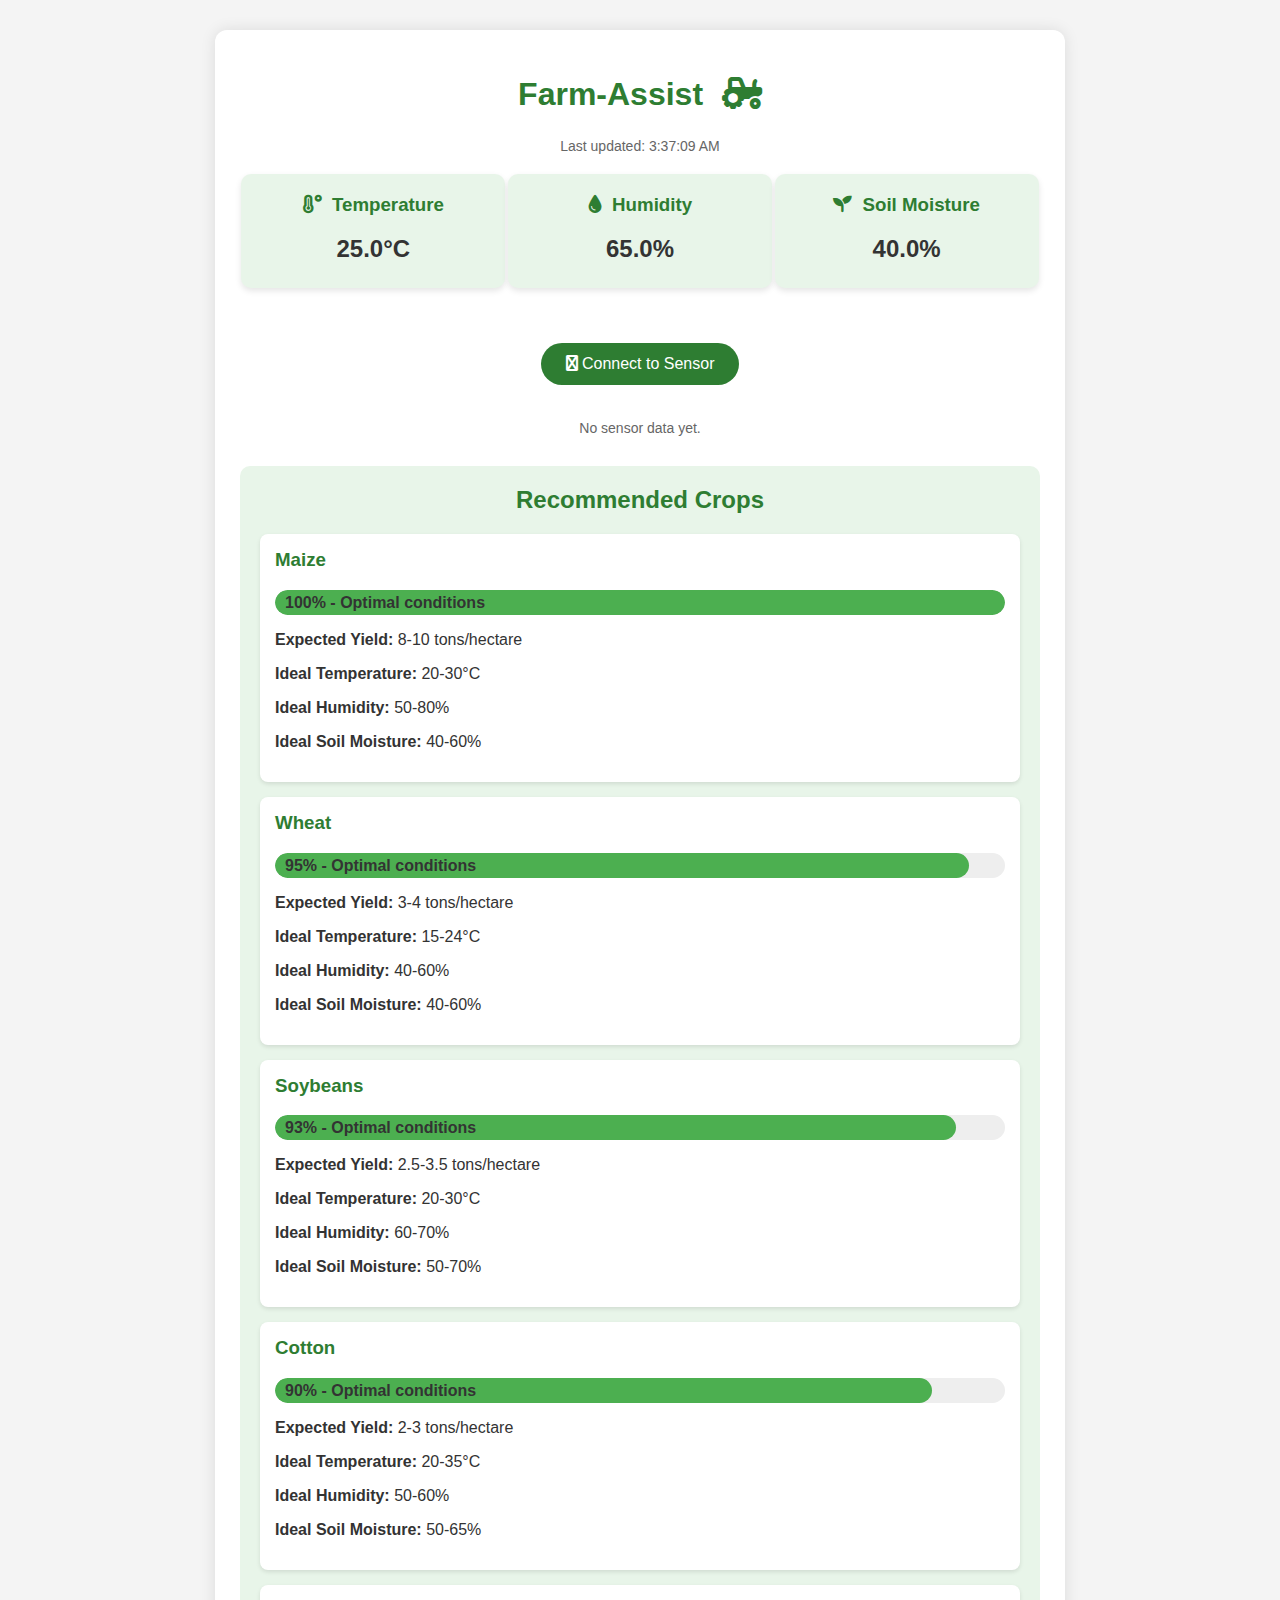
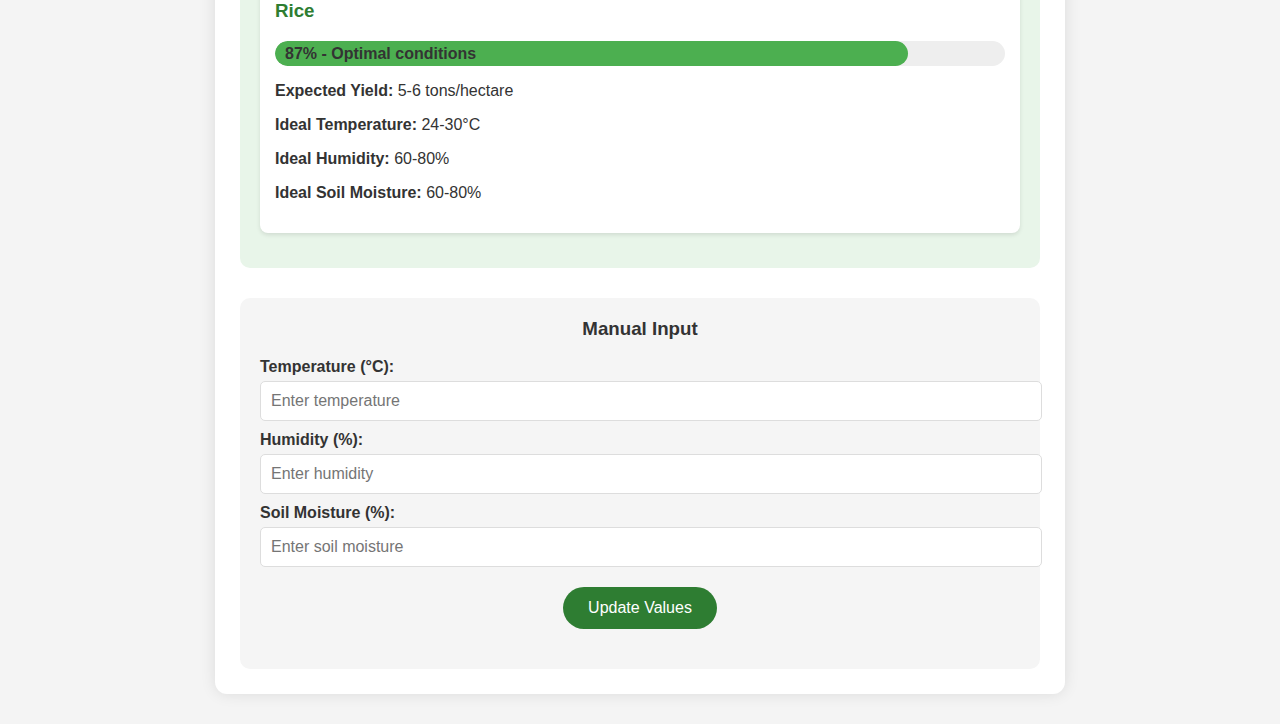
==== index.html @ 671eddf1 "Add files via upload" ====
<!DOCTYPE html>
<html lang="en">
<head>
    <meta charset="UTF-8">
    <meta name="viewport" content="width=device-width, initial-scale=1.0">
    <title>Farm Assist</title>
    <link rel="stylesheet" href="style.css">
    <link rel="stylesheet" href="https://cdnjs.cloudflare.com/ajax/libs/font-awesome/6.0.0/css/all.min.css">
</head>
<body>
    <div class="container">
        <div class="header">
            <h1>Farm-Assist <i class="fa-solid fa-tractor"></i></h1>
        </div>

        <p id="lastUpdated" class="last-updated">Last updated: Loading...</p>

        <div class="sensor-grid">
            <div class="sensor-card">
                <h3><i class="fas fa-temperature-high"></i> Temperature</h3>
                <p id="temperature" class="sensor-value">--°C</p>
            </div>
            <div class="sensor-card">
                <h3><i class="fas fa-tint"></i> Humidity</h3>
                <p id="humidity" class="sensor-value">--%</p>
            </div>
            <div class="sensor-card">
                <h3><i class="fas fa-seedling"></i> Soil Moisture</h3>
                <p id="soilMoisture" class="sensor-value">--%</p>
            </div>
        </div>
        
        <button id="connectButton"><i class="fas fa-bluetooth"></i> Connect to Sensor</button>
        <p id="dataDisplay">No sensor data yet.</p>

        <div class="recommendations-section">
            <h2>Recommended Crops</h2>
            <div id="recommendations"></div>
        </div>

        <div class="manual-input">
            <h3>Manual Input</h3>
            <div class="input-group">
                <label for="temperatureInput">Temperature (°C):</label>
                <input type="number" id="temperatureInput" placeholder="Enter temperature">
            </div>
            <div class="input-group">
                <label for="humidityInput">Humidity (%):</label>
                <input type="number" id="humidityInput" placeholder="Enter humidity">
            </div>
            <div class="input-group">
                <label for="soilMoistureInput">Soil Moisture (%):</label>
                <input type="number" id="soilMoistureInput" placeholder="Enter soil moisture">
            </div>
            <button id="updateButton">Update Values</button>
        </div>
    </div>

    <script src="script.js"></script>
</body>
</html>
---- style.css ----
body {
    margin: 0;
    font-family: Arial, sans-serif;
    background-color: #f4f4f4;
    color: #333;
    text-align: center;
}

.container {
    max-width: 800px;
    margin: 30px auto;
    padding: 25px;
    background: #fff;
    border-radius: 12px;
    box-shadow: 0 0 15px rgba(0, 0, 0, 0.1);
}

.header {
    margin-bottom: 25px;
}

.header h1 {
    color: #2e7d32;
    font-size: 32px;
}

.header i {
    margin-left: 10px;
    color: #2e7d32;
}

.last-updated {
    color: #666;
    font-size: 14px;
    margin-bottom: 20px;
}

.sensor-grid {
    display: flex;
    justify-content: space-around;
    flex-wrap: wrap;
    margin-bottom: 30px;
}

.sensor-card {
    background: #e8f5e9;
    padding: 20px;
    border-radius: 10px;
    box-shadow: 0 3px 6px rgba(0, 0, 0, 0.1);
    width: 28%;
    margin-bottom: 15px;
    transition: transform 0.3s;
}

.sensor-card:hover {
    transform: translateY(-5px);
}

.sensor-card h3 {
    color: #2e7d32;
    margin-top: 0;
}

.sensor-card i {
    margin-right: 5px;
}

.sensor-value {
    font-size: 24px;
    font-weight: bold;
    margin: 15px 0 5px;
}

button {
    background: #2e7d32;
    color: white;
    border: none;
    padding: 12px 25px;
    font-size: 16px;
    border-radius: 30px;
    cursor: pointer;
    transition: background 0.3s, transform 0.2s;
    margin: 10px 0 20px;
}

button:hover {
    background: #1b5e20;
    transform: scale(1.05);
}

#dataDisplay {
    margin: 15px 0;
    font-size: 14px;
    color: #666;
}

.recommendations-section {
    margin-top: 30px;
    padding: 20px;
    background: #e8f5e9;
    border-radius: 10px;
}

.recommendations-section h2 {
    color: #2e7d32;
    margin-top: 0;
}

.crop-recommendation {
    margin: 15px 0;
    padding: 15px;
    background: #fff;
    border-radius: 8px;
    box-shadow: 0 2px 4px rgba(0, 0, 0, 0.1);
    text-align: left;
}

.crop-recommendation h3 {
    margin-top: 0;
    color: #2e7d32;
}

.suitability {
    height: 25px;
    background: #eee;
    border-radius: 15px;
    position: relative;
    margin: 10px 0;
    overflow: hidden;
}

.suitability-bar {
    height: 100%;
    position: absolute;
    left: 0;
    top: 0;
    border-radius: 15px;
}

.optimal .suitability-bar {
    background: #4caf50;
}

.suitable .suitability-bar {
    background: #8bc34a;
}

.marginal .suitability-bar {
    background: #ffc107;
}

.unsuitable .suitability-bar {
    background: #f44336;
}

.suitability span {
    position: relative;
    line-height: 25px;
    padding: 0 10px;
    color: #333;
    font-weight: bold;
    z-index: 1;
}

.manual-input {
    margin-top: 30px;
    padding: 20px;
    background: #f5f5f5;
    border-radius: 10px;
}

.manual-input h3 {
    margin-top: 0;
    color: #333;
}

.input-group {
    margin: 10px 0;
    text-align: left;
}

.input-group label {
    display: block;
    margin-bottom: 5px;
    font-weight: bold;
}

.input-group input {
    width: 100%;
    padding: 10px;
    border: 1px solid #ddd;
    border-radius: 5px;
    font-size: 16px;
}

@media (max-width: 768px) {
    .sensor-card {
        width: 100%;
        margin-bottom: 15px;
    }
    
    .container {
        padding: 15px;
        margin: 15px;
    }
}
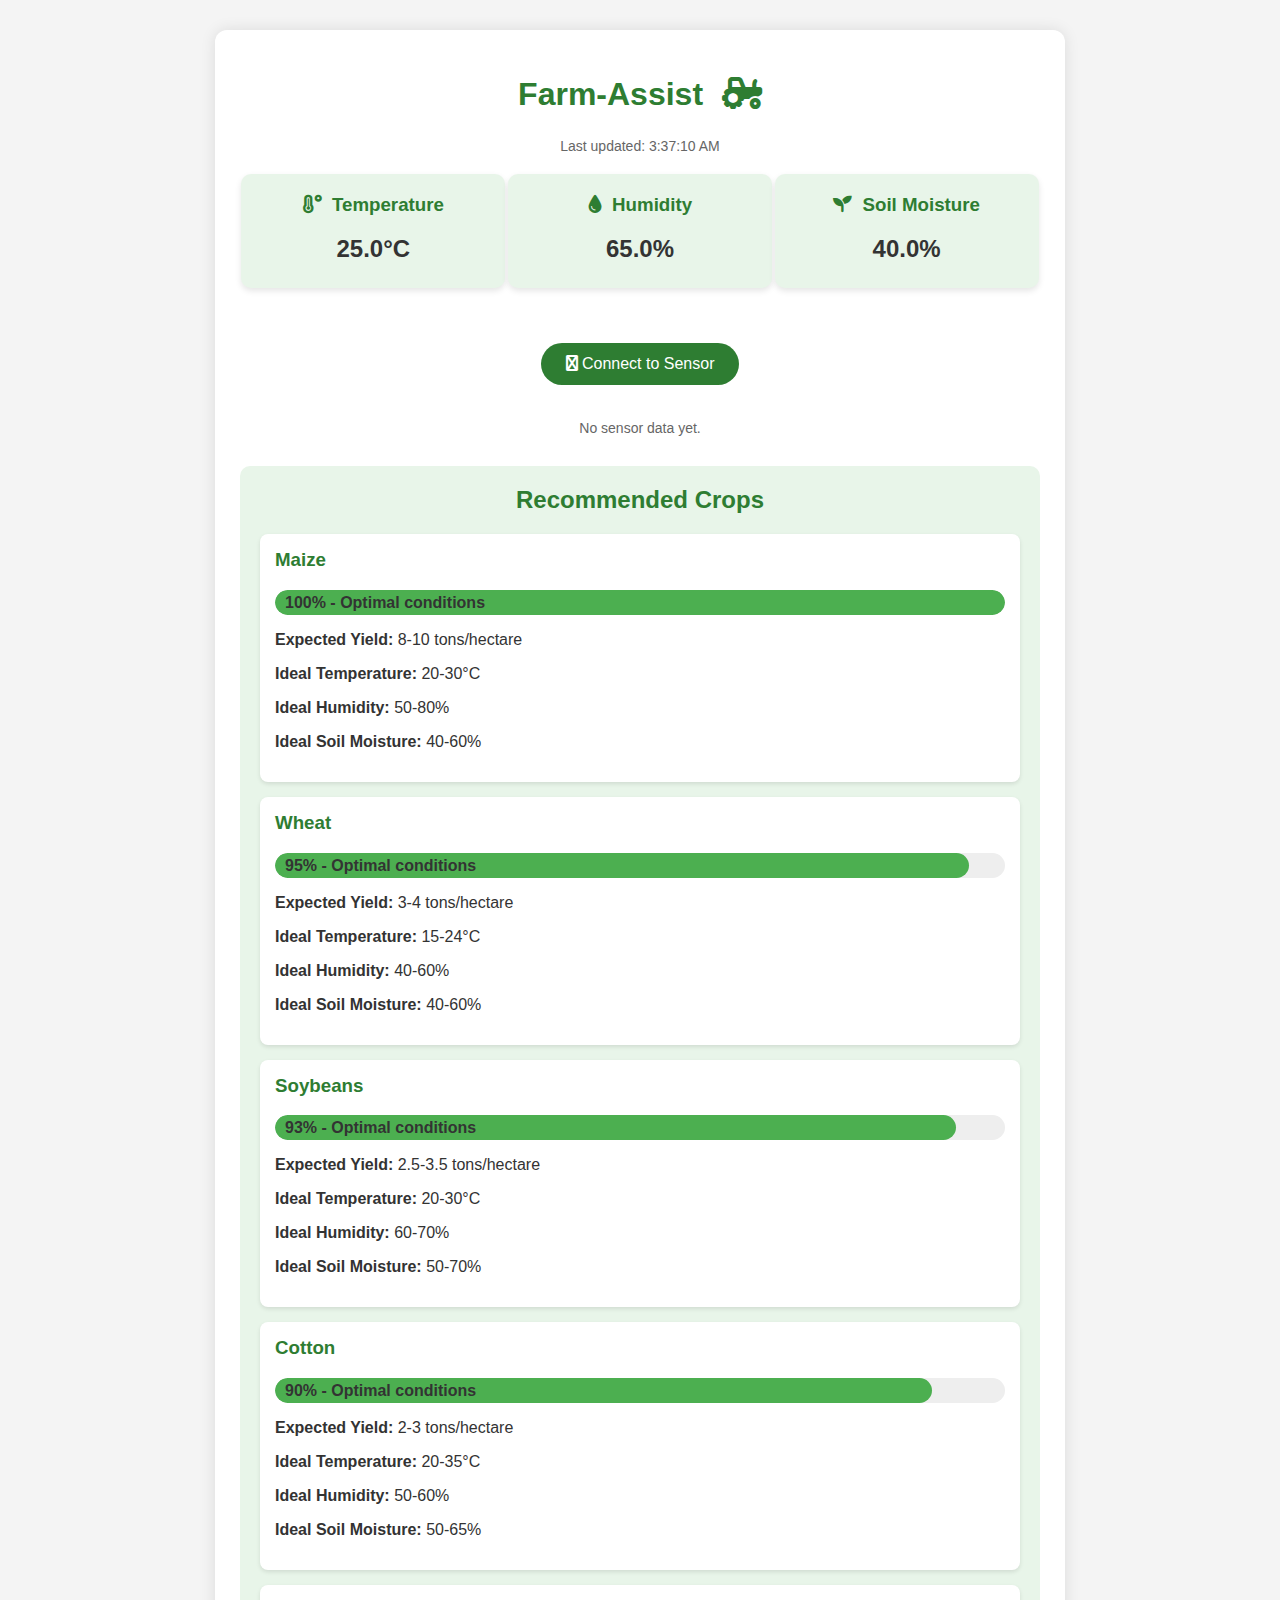
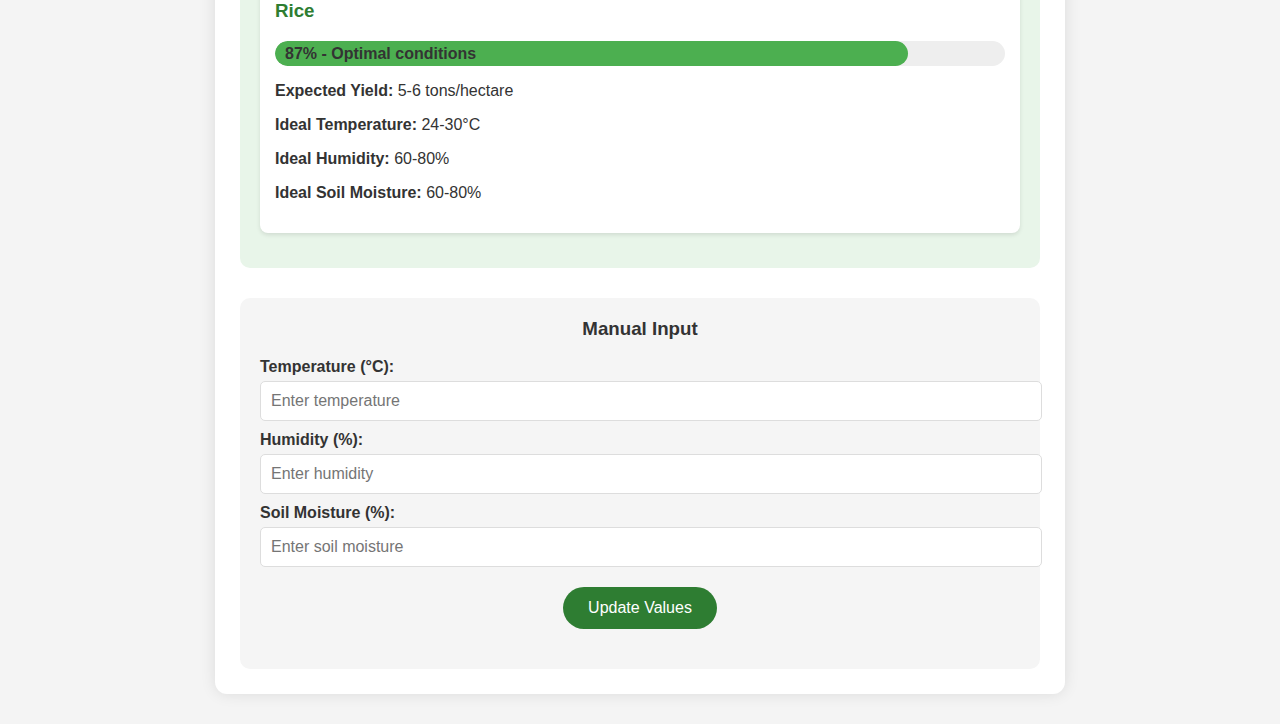
==== commit 140c2d1d: "Update index.html" ====
--- a/index.html
+++ b/index.html
@@ -3,7 +3,7 @@
 <head>
     <meta charset="UTF-8">
     <meta name="viewport" content="width=device-width, initial-scale=1.0">
-    <title>Farm Assist</title>
+    <title>Krishi Mitra</title>
     <link rel="stylesheet" href="style.css">
     <link rel="stylesheet" href="https://cdnjs.cloudflare.com/ajax/libs/font-awesome/6.0.0/css/all.min.css">
 </head>
@@ -58,4 +58,4 @@
 
     <script src="script.js"></script>
 </body>
-</html>+</html>
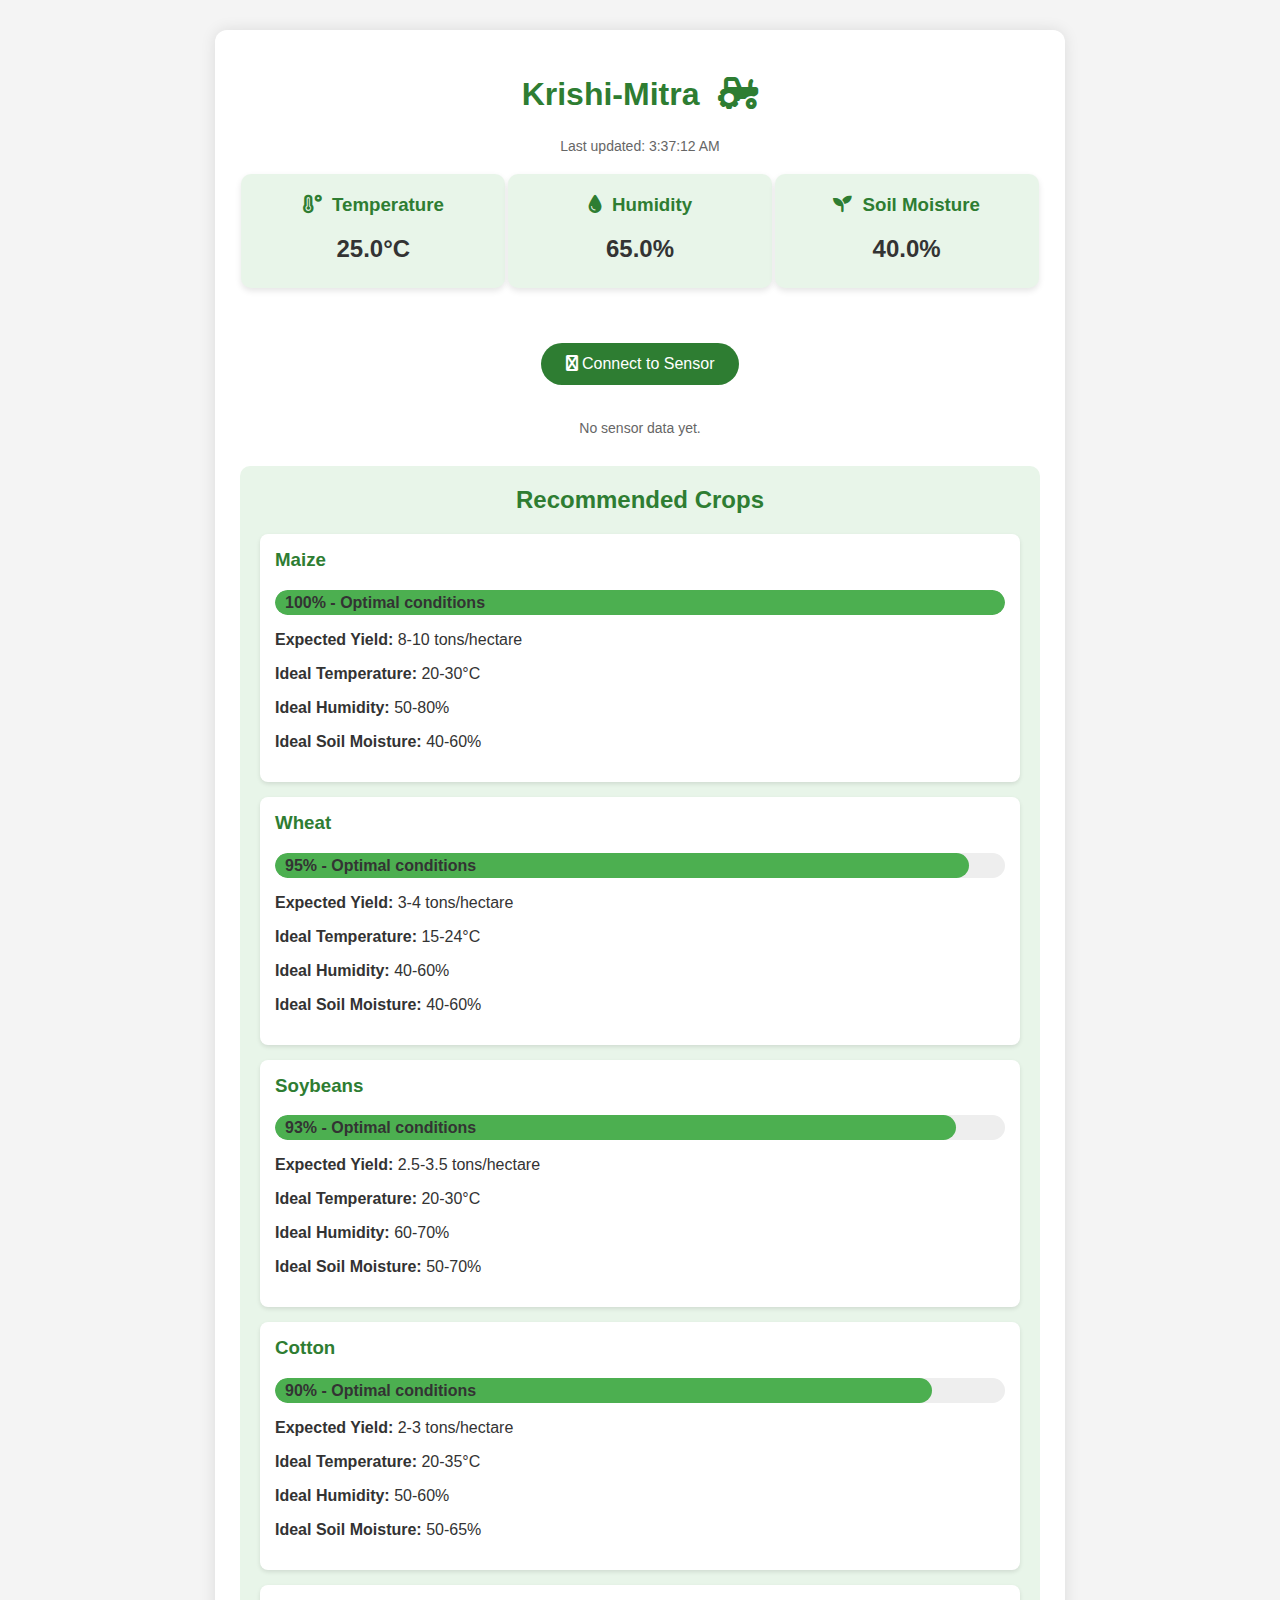
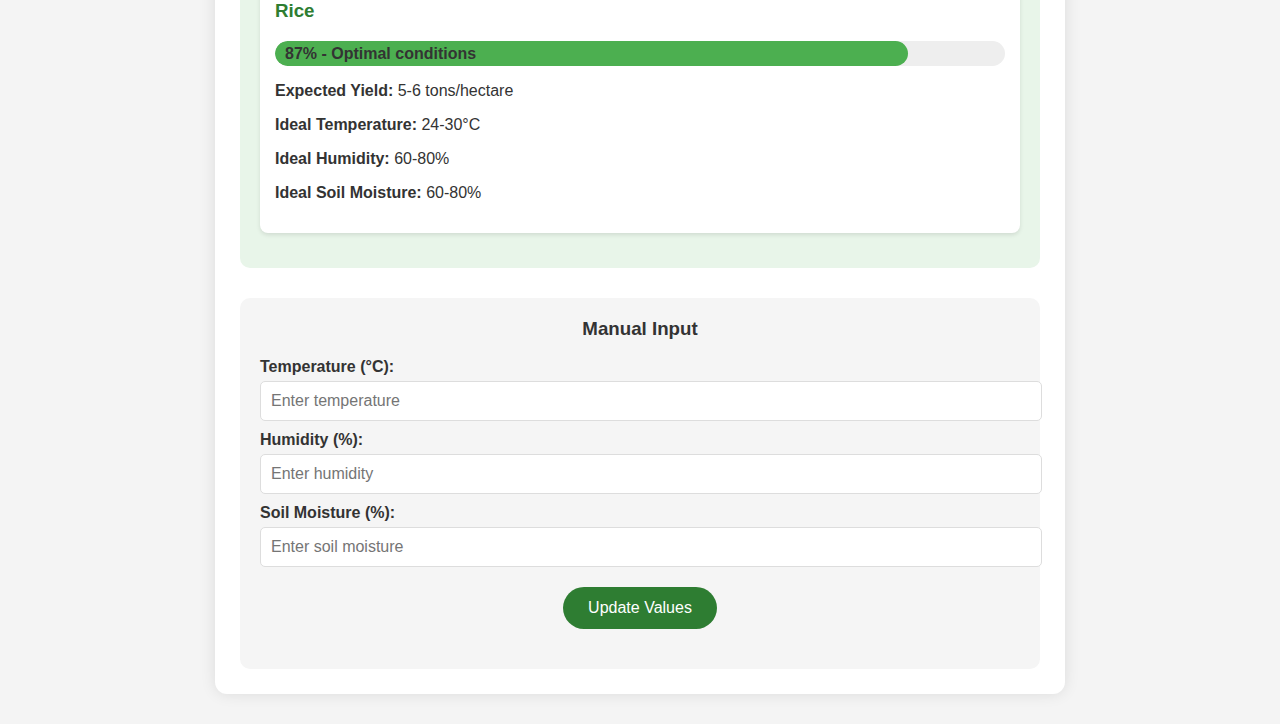
==== commit de438343: "Update index.html" ====
--- a/index.html
+++ b/index.html
@@ -10,7 +10,7 @@
 <body>
     <div class="container">
         <div class="header">
-            <h1>Farm-Assist <i class="fa-solid fa-tractor"></i></h1>
+            <h1>Krishi-Mitra <i class="fa-solid fa-tractor"></i></h1>
         </div>
 
         <p id="lastUpdated" class="last-updated">Last updated: Loading...</p>
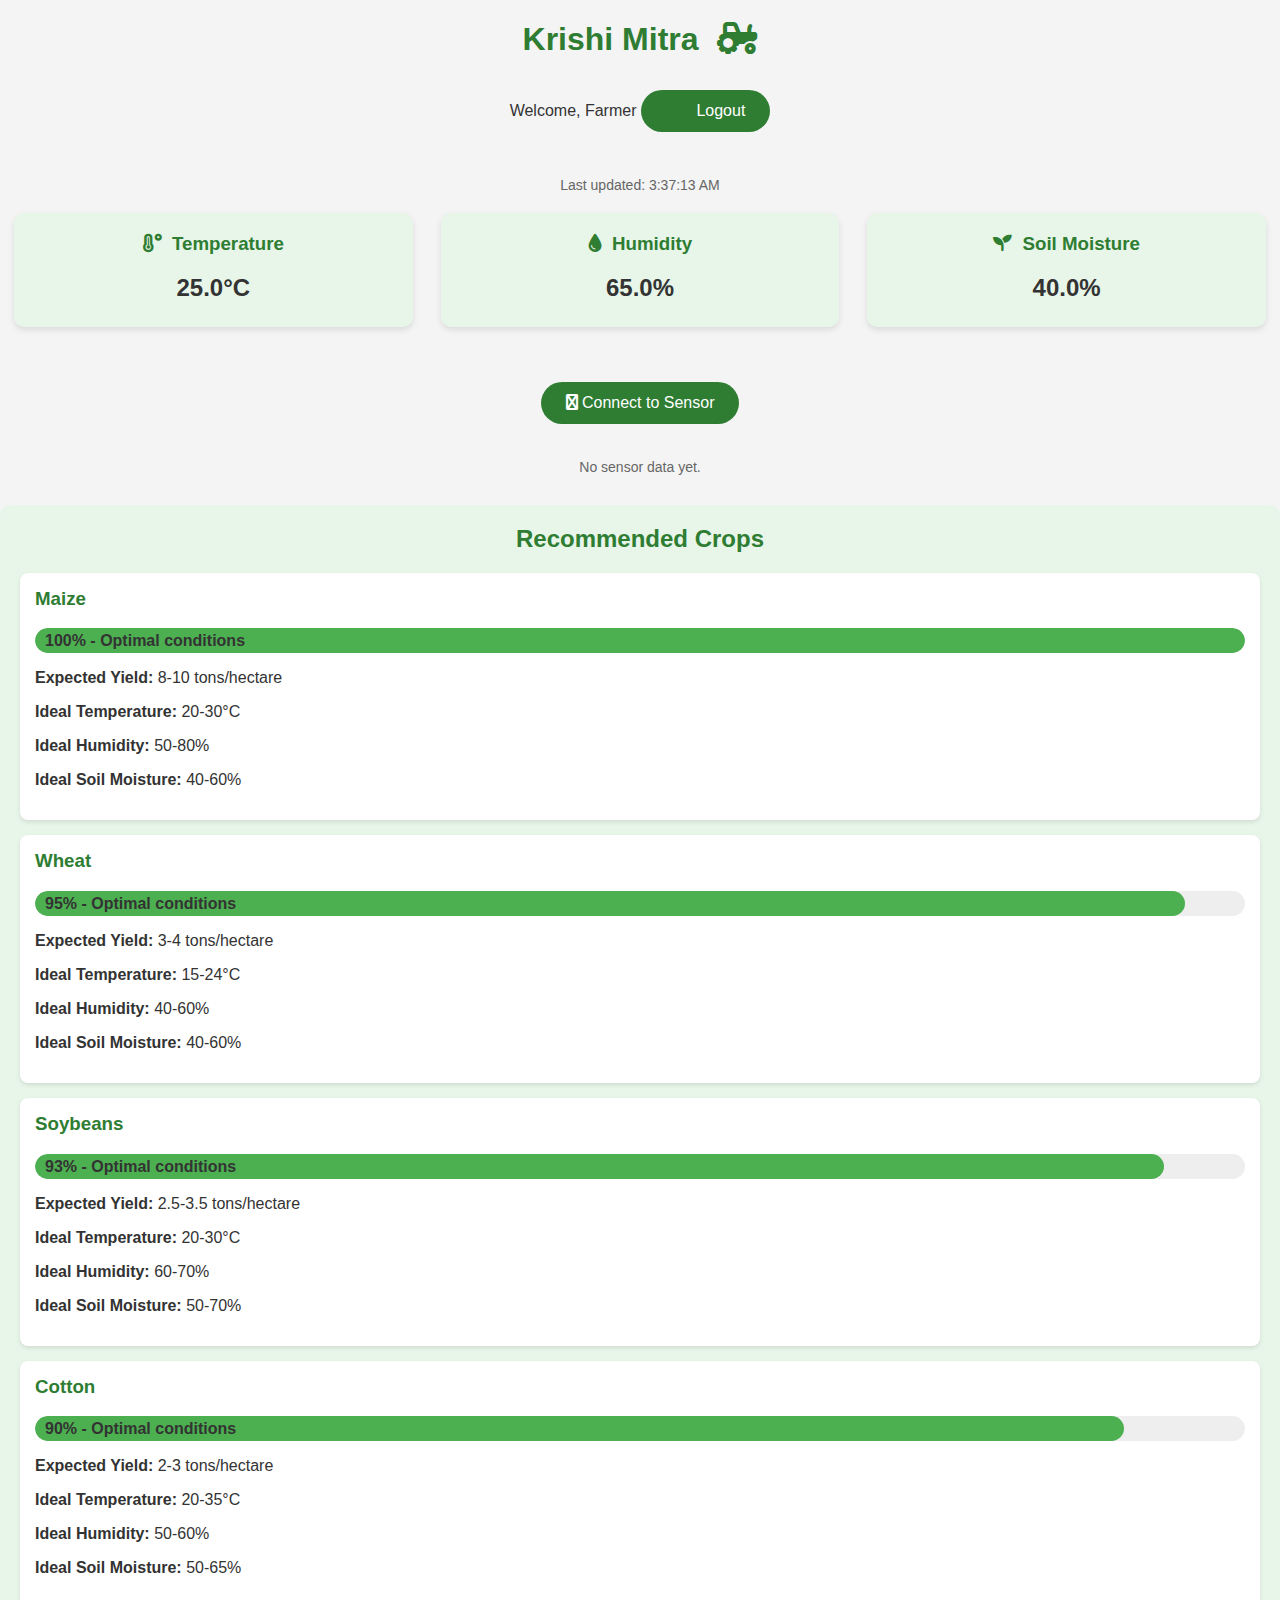
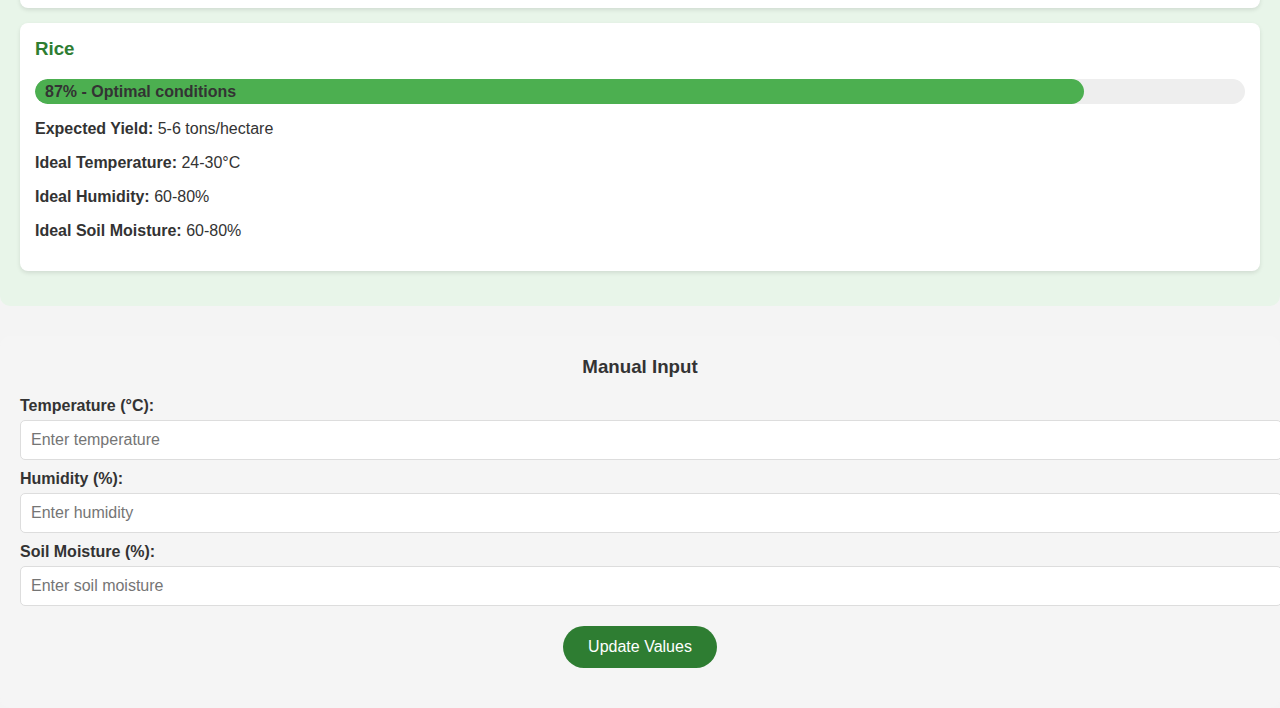
==== commit 0b86a50f: "Add files via upload" ====
--- a/index.html
+++ b/index.html
@@ -3,15 +3,19 @@
 <head>
     <meta charset="UTF-8">
     <meta name="viewport" content="width=device-width, initial-scale=1.0">
-    <title>Krishi Mitra</title>
+    <title>Krishi-Mitra</title>
     <link rel="stylesheet" href="style.css">
     <link rel="stylesheet" href="https://cdnjs.cloudflare.com/ajax/libs/font-awesome/6.0.0/css/all.min.css">
+    <script src="auth.js"></script>
 </head>
 <body>
-    <div class="container">
-        <div class="header">
-            <h1>Krishi-Mitra <i class="fa-solid fa-tractor"></i></h1>
+    <div class="header">
+        <h1>Krishi Mitra <i class="fa-solid fa-tractor"></i></h1>
+        <div class="user-info">
+            Welcome, <span id="userName">Farmer</span>
+            <button id="logoutButton" class="logout-btn"><i class="fas fa-sign-out-alt"></i> Logout</button>
         </div>
+    </div>
 
         <p id="lastUpdated" class="last-updated">Last updated: Loading...</p>
 
@@ -58,4 +62,4 @@
 
     <script src="script.js"></script>
 </body>
-</html>
+</html>